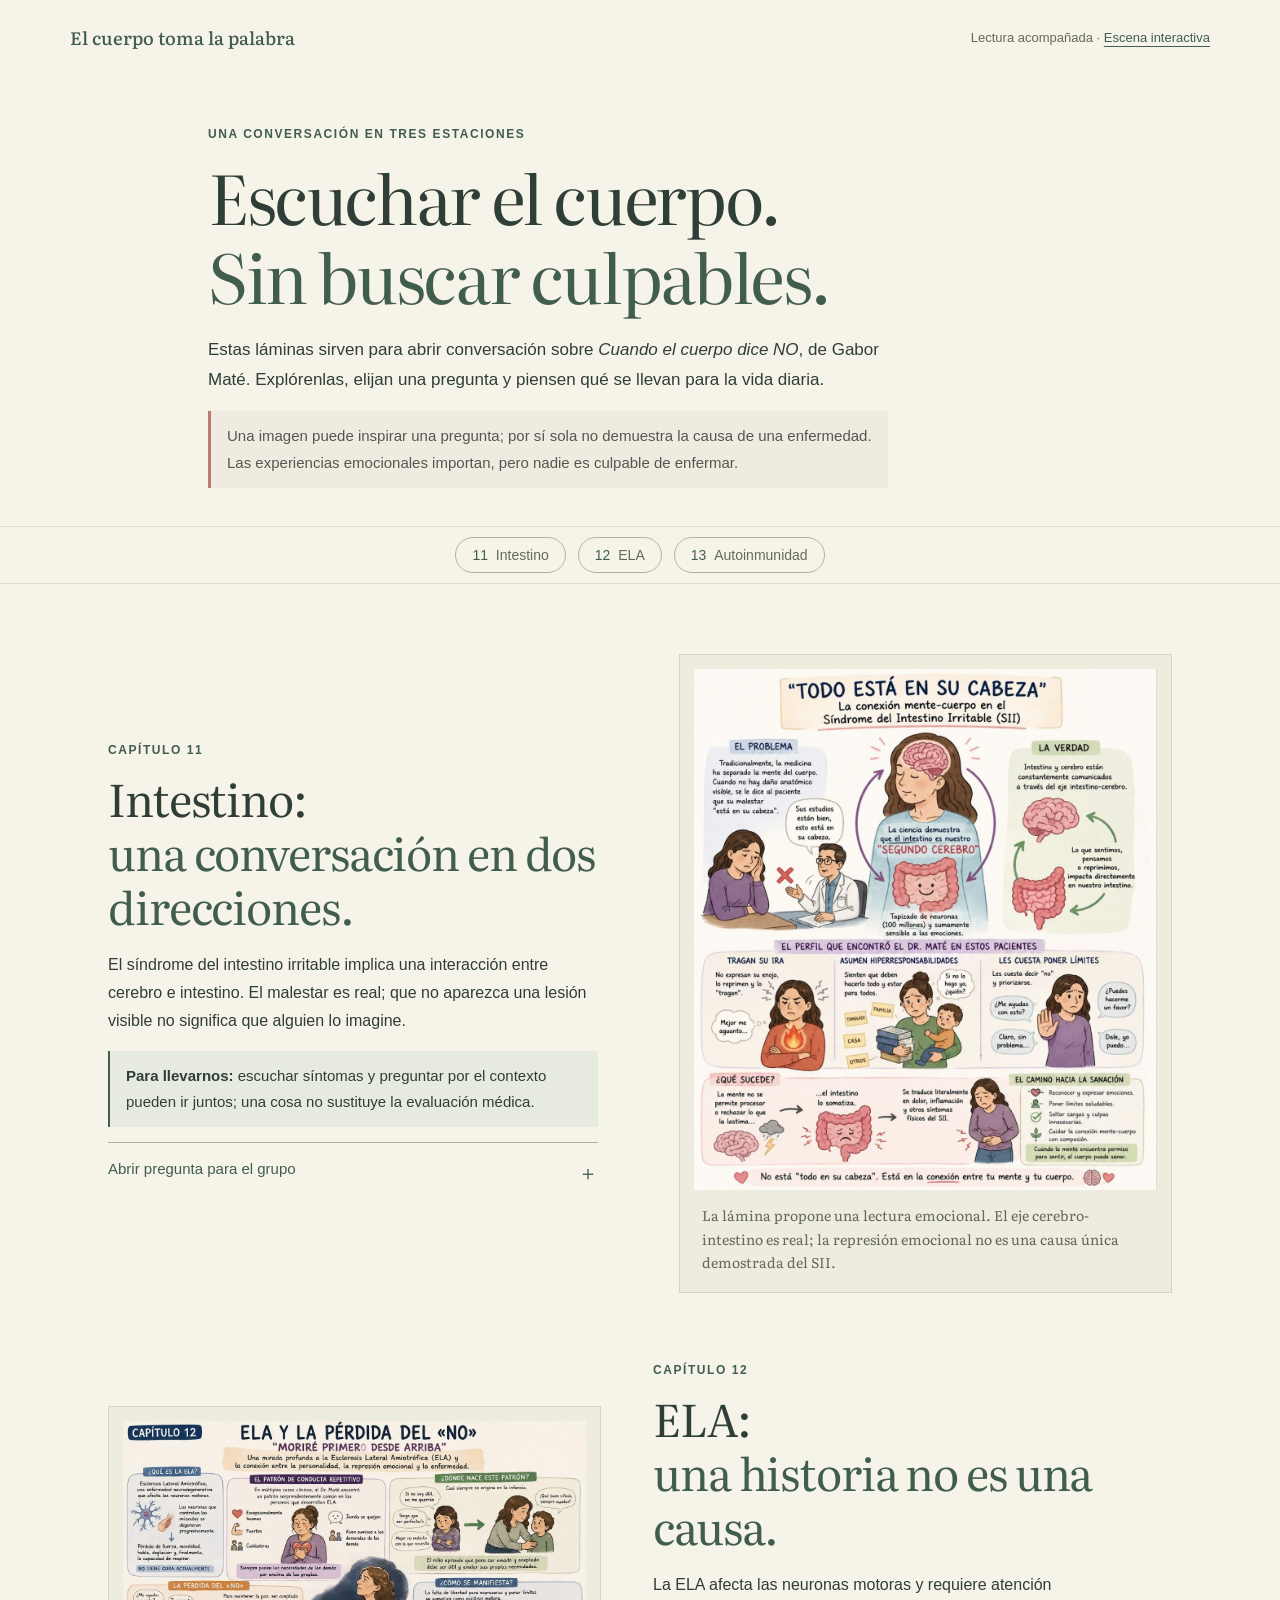
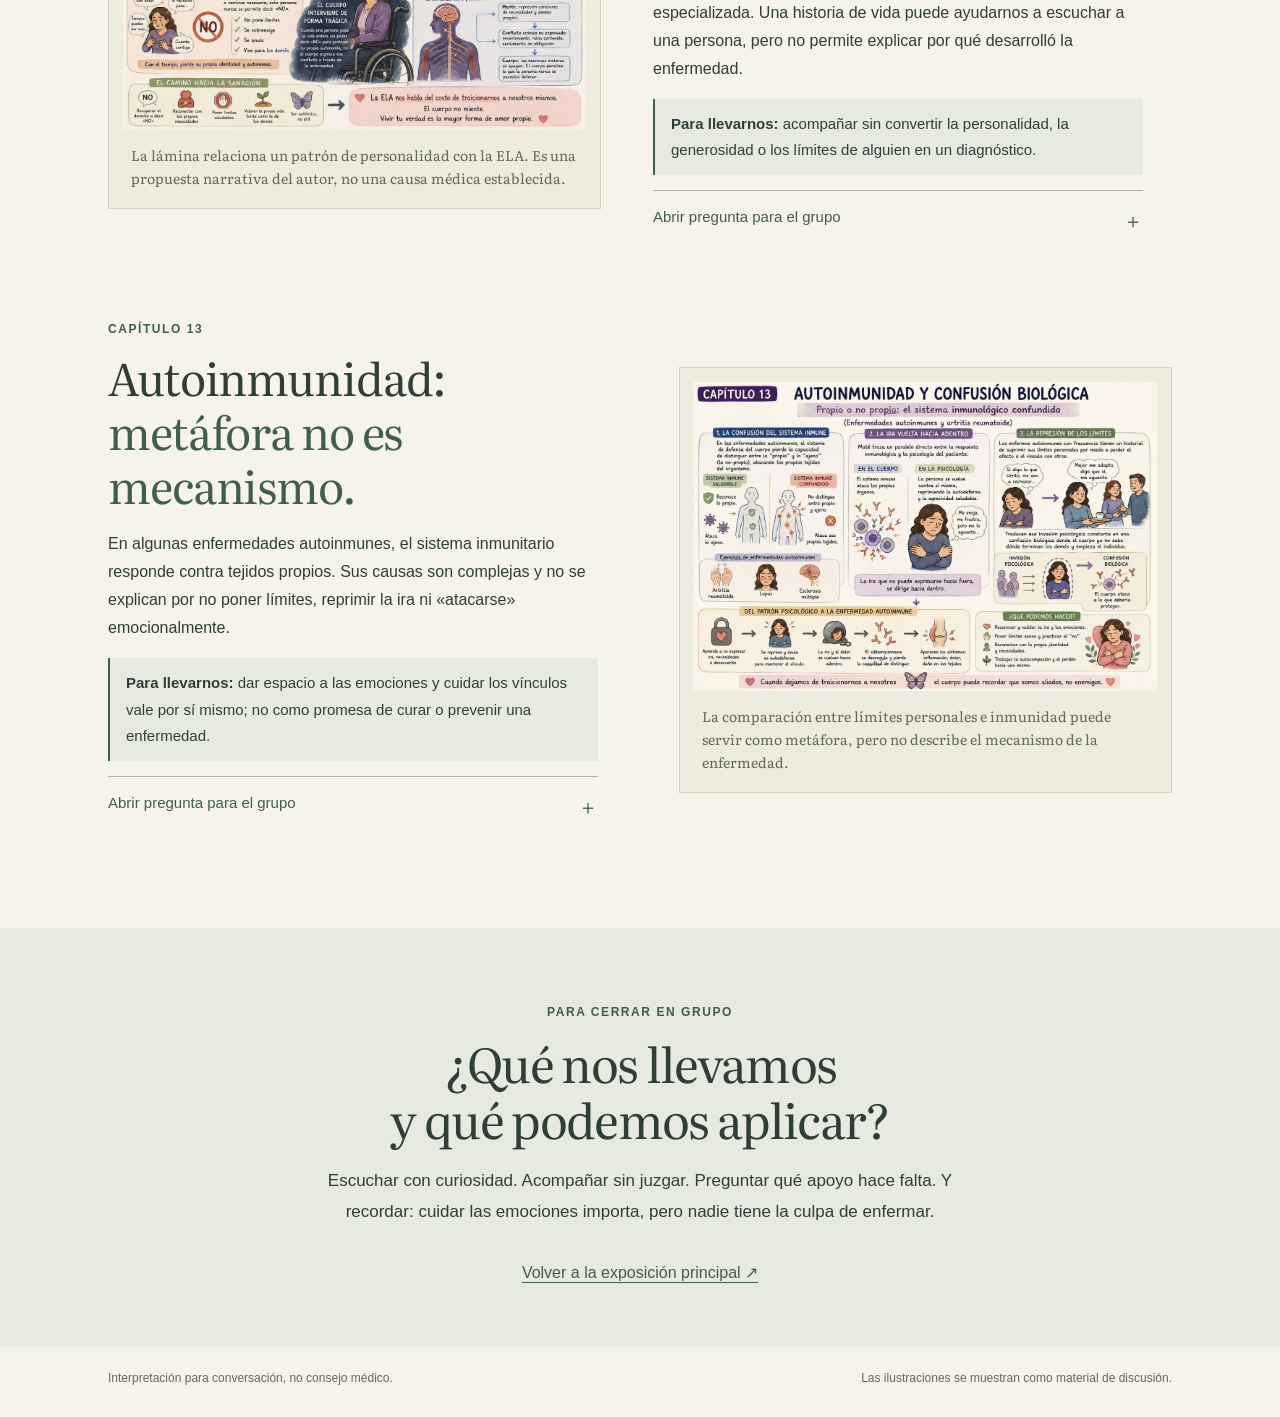
==== capitulos/index.html @ e9c65a69 "Add interactive gallery for chapters 11 to 13" ====
<!doctype html>
<html lang="es">
<head>
<meta charset="utf-8"><meta name="viewport" content="width=device-width, initial-scale=1"><meta name="theme-color" content="#f6f3e9">
<meta name="description" content="Recorrido interactivo por los capítulos 11, 12 y 13 de Cuando el cuerpo dice NO: intestino, ELA e inmunidad, con mirada crítica y sin culpas.">
<title>Capítulos 11—13 · El cuerpo toma la palabra</title><link rel="stylesheet" href="./style.css"><script src="./interactions.js" defer></script>
</head>
<body>
<a class="skip" href="#recorrido">Ir al recorrido</a>
<header><a class="wordmark" href="../">El cuerpo toma la palabra</a><span>Lectura acompañada · <a href="../escena-piloto/">Escena interactiva</a></span></header>
<main id="recorrido">
<section class="intro"><p class="eyebrow">UNA CONVERSACIÓN EN TRES ESTACIONES</p><h1>Escuchar el cuerpo.<br><em>Sin buscar culpables.</em></h1><p>Estas láminas sirven para abrir conversación sobre <cite>Cuando el cuerpo dice NO</cite>, de Gabor Maté. Explórenlas, elijan una pregunta y piensen qué se llevan para la vida diaria.</p><p class="notice">Una imagen puede inspirar una pregunta; por sí sola no demuestra la causa de una enfermedad. Las experiencias emocionales importan, pero nadie es culpable de enfermar.</p></section>
<nav class="chapters" aria-label="Elegir capítulo"><a href="#cap11">11 <span>Intestino</span></a><a href="#cap12">12 <span>ELA</span></a><a href="#cap13">13 <span>Autoinmunidad</span></a></nav>
<section class="chapter" id="cap11" aria-labelledby="title11"><div class="chapter-copy"><p class="number">CAPÍTULO 11</p><h2 id="title11">Intestino:<br><em>una conversación en dos direcciones.</em></h2><p>El síndrome del intestino irritable implica una interacción entre cerebro e intestino. El malestar es real; que no aparezca una lesión visible no significa que alguien lo imagine.</p><p class="takeaway"><strong>Para llevarnos:</strong> escuchar síntomas y preguntar por el contexto pueden ir juntos; una cosa no sustituye la evaluación médica.</p><button class="reveal" aria-expanded="false" aria-controls="panel11">Abrir pregunta para el grupo <span aria-hidden="true">＋</span></button><div class="panel" id="panel11" hidden><p><strong>Conversen:</strong> ¿Cómo podemos preguntar por el estrés o las emociones sin decir «todo está en tu cabeza»?</p><p><strong>En la vida diaria:</strong> validar lo que alguien siente, acompañar y buscar ayuda profesional si los síntomas persisten.</p></div></div><figure><img src="./imagenes/capitulo-11-intestino.jpg" alt="Lámina sobre la comunicación entre el cerebro y el intestino en el síndrome del intestino irritable; presenta una interpretación emocional del tema."><figcaption>La lámina propone una lectura emocional. El eje cerebro-intestino es real; la represión emocional no es una causa única demostrada del SII.</figcaption></figure></section>
<section class="chapter" id="cap12" aria-labelledby="title12"><div class="chapter-copy"><p class="number">CAPÍTULO 12</p><h2 id="title12">ELA:<br><em>una historia no es una causa.</em></h2><p>La ELA afecta las neuronas motoras y requiere atención especializada. Una historia de vida puede ayudarnos a escuchar a una persona, pero no permite explicar por qué desarrolló la enfermedad.</p><p class="takeaway"><strong>Para llevarnos:</strong> acompañar sin convertir la personalidad, la generosidad o los límites de alguien en un diagnóstico.</p><button class="reveal" aria-expanded="false" aria-controls="panel12">Abrir pregunta para el grupo <span aria-hidden="true">＋</span></button><div class="panel" id="panel12" hidden><p><strong>Conversen:</strong> ¿Qué diferencia hay entre comprender lo que alguien vivió y afirmar que eso causó su enfermedad?</p><p><strong>En la vida diaria:</strong> preguntar qué necesita la persona, respetar sus decisiones y ofrecer apoyo concreto sin prometer curas ni prevención.</p></div></div><figure><img src="./imagenes/capitulo-12-ela.jpg" alt="Lámina de discusión del capítulo 12 sobre ELA, los límites y las historias personales."><figcaption>La lámina relaciona un patrón de personalidad con la ELA. Es una propuesta narrativa del autor, no una causa médica establecida.</figcaption></figure></section>
<section class="chapter" id="cap13" aria-labelledby="title13"><div class="chapter-copy"><p class="number">CAPÍTULO 13</p><h2 id="title13">Autoinmunidad:<br><em>metáfora no es mecanismo.</em></h2><p>En algunas enfermedades autoinmunes, el sistema inmunitario responde contra tejidos propios. Sus causas son complejas y no se explican por no poner límites, reprimir la ira ni «atacarse» emocionalmente.</p><p class="takeaway"><strong>Para llevarnos:</strong> dar espacio a las emociones y cuidar los vínculos vale por sí mismo; no como promesa de curar o prevenir una enfermedad.</p><button class="reveal" aria-expanded="false" aria-controls="panel13">Abrir pregunta para el grupo <span aria-hidden="true">＋</span></button><div class="panel" id="panel13" hidden><p><strong>Conversen:</strong> ¿Cómo conservar la metáfora de «lo propio y lo ajeno» sin confundirla con una explicación biológica?</p><p><strong>En la vida diaria:</strong> reconocer necesidades y practicar límites cuando sea posible, con apoyo y sin culpar a quien vive con una enfermedad.</p></div></div><figure><img src="./imagenes/capitulo-13-autoinmunidad.jpg" alt="Lámina sobre autoinmunidad que compara la respuesta inmune con los límites personales."><figcaption>La comparación entre límites personales e inmunidad puede servir como metáfora, pero no describe el mecanismo de la enfermedad.</figcaption></figure></section>
<section class="closing"><p class="eyebrow">PARA CERRAR EN GRUPO</p><h2>¿Qué nos llevamos<br>y qué podemos aplicar?</h2><p>Escuchar con curiosidad. Acompañar sin juzgar. Preguntar qué apoyo hace falta. Y recordar: cuidar las emociones importa, pero nadie tiene la culpa de enfermar.</p><a href="../">Volver a la exposición principal ↗</a></section>
</main><footer><span>Interpretación para conversación, no consejo médico.</span><span>Las ilustraciones se muestran como material de discusión.</span></footer>
</body></html>
---- capitulos/style.css ----
@font-face{font-family:Literata;src:url('../escena-piloto/assets/Literata.ttf') format('truetype');font-display:swap} :root{--paper:#f6f3e9;--ink:#303e38;--muted:#646a59;--green:#415d4d;--line:#b0b3a0;--wash:#e7eadf;font-family:-apple-system,BlinkMacSystemFont,'Segoe UI',Arial,sans-serif;color:var(--ink);background:var(--paper);scroll-behavior:smooth}*{box-sizing:border-box}body{margin:0}a{color:var(--green);text-underline-offset:4px}button{font:inherit;color:inherit;cursor:pointer}.skip{position:absolute;top:-100px;left:15px}.skip:focus{top:12px;background:var(--paper);padding:12px;z-index:3}header{max-width:1200px;padding:24px 30px;margin:auto;display:flex;justify-content:space-between;align-items:center;gap:16px}header span{font-size:13px;color:var(--muted)}.wordmark{text-decoration:none;font:500 18px Literata,Georgia,serif}.intro{max-width:920px;margin:52px auto 38px;padding:0 28px}.eyebrow,.number{font-size:12px;letter-spacing:.13em;color:var(--green);font-weight:700}.intro h1,.closing h2{font:400 clamp(39px,6vw,68px)/1.16 Literata,Georgia,serif;letter-spacing:-.035em;margin:16px 0 20px}.intro h1 em,.chapter h2 em{font-style:normal;color:var(--green)}.intro>p:not(.eyebrow){max-width:680px;font-size:17px;line-height:1.75}.notice{border-left:3px solid #b87b71;padding:12px 16px;color:#59554e;background:#efebe1;font-size:15px!important}.chapters{position:sticky;top:0;z-index:2;display:flex;justify-content:center;gap:12px;background:#f6f3e9eb;backdrop-filter:blur(10px);border-block:1px solid #b0b3a055;padding:10px}.chapters a{border:1px solid var(--line);border-radius:99px;text-decoration:none;padding:9px 16px;font-size:14px}.chapters span{margin-left:4px;color:var(--muted)}.chapter{max-width:1120px;margin:70px auto;padding:0 28px;display:grid;grid-template-columns:1fr minmax(350px,.95fr);gap:52px;align-items:center;scroll-margin-top:86px}.chapter:nth-of-type(odd){grid-template-columns:minmax(350px,.95fr) 1fr}.chapter:nth-of-type(odd) .chapter-copy{order:2}.chapter:nth-of-type(odd) figure{order:1}.chapter-copy{max-width:490px}.number{margin:0 0 14px}.chapter h2{font:400 clamp(30px,4vw,45px)/1.2 Literata,Georgia,serif;margin:0 0 18px;letter-spacing:-.025em}.chapter-copy>p:not(.number){line-height:1.75;font-size:16px}.takeaway{padding:12px 16px;background:var(--wash);border-left:2px solid var(--green);font-size:15px!important}.reveal{display:flex;justify-content:space-between;width:100%;text-align:left;background:none;border:0;border-top:1px solid var(--line);padding:17px 0;min-height:54px;font-size:15px;color:var(--green)}.reveal span{font-size:20px}.panel{border-left:2px solid #879581;padding:4px 16px 4px;margin:0 0 12px;background:#eeeee5}.panel p{font-size:15px;line-height:1.7}figure{margin:0;padding:14px;background:#eeebdf;border:1px solid #d7d3c4}figure img{display:block;width:100%;height:auto;cursor:zoom-in}figcaption{font:14px/1.65 Literata,Georgia,serif;color:var(--muted);padding:14px 8px 4px}dialog{border:1px solid var(--line);background:var(--paper);padding:12px;max-width:min(94vw,1100px);max-height:94vh}dialog::backdrop{background:#1e2922dc}dialog img{display:block;max-width:88vw;max-height:80vh;object-fit:contain}dialog button{display:block;margin:5px 5px 10px auto;border:1px solid var(--line);background:transparent;padding:8px 14px;min-height:44px}.closing{margin-top:90px;padding:65px 24px;text-align:center;background:var(--wash)}.closing h2{font-size:clamp(32px,5vw,48px)}.closing>p:not(.eyebrow){max-width:650px;margin:0 auto 25px;line-height:1.8;font-size:17px}.closing a{display:inline-block;margin-top:10px}footer{display:flex;justify-content:space-between;gap:20px;max-width:1120px;margin:auto;padding:24px 28px 32px;color:var(--muted);font-size:12px} :focus-visible{outline:2px solid var(--green);outline-offset:4px}@media(max-width:760px){header{padding:18px 22px;align-items:flex-start}header span{max-width:135px;text-align:right;font-size:11px}.intro{margin:35px auto 28px;padding:0 22px}.intro h1{font-size:42px}.intro>p:not(.eyebrow){font-size:16px}.chapters{gap:5px;padding:8px 4px}.chapters a{padding:8px 10px;font-size:12px}.chapters span{display:block;margin:3px 0 0;font-size:10px}.chapter,.chapter:nth-of-type(odd){display:flex;flex-direction:column;align-items:stretch;gap:20px;margin:42px auto;padding:0 20px;scroll-margin-top:80px}.chapter:nth-of-type(odd) .chapter-copy,.chapter:nth-of-type(odd) figure{order:initial}.chapter h2{font-size:34px}.chapter-copy>p:not(.number){font-size:15px}figure{padding:9px}figcaption{font-size:13px;padding:10px 5px 4px}.closing{margin-top:58px;padding:48px 22px}.closing h2{font-size:34px}footer{display:block;padding:20px 22px}footer span{display:block;margin:5px 0}}@media(prefers-reduced-motion:reduce){:root{scroll-behavior:auto}}
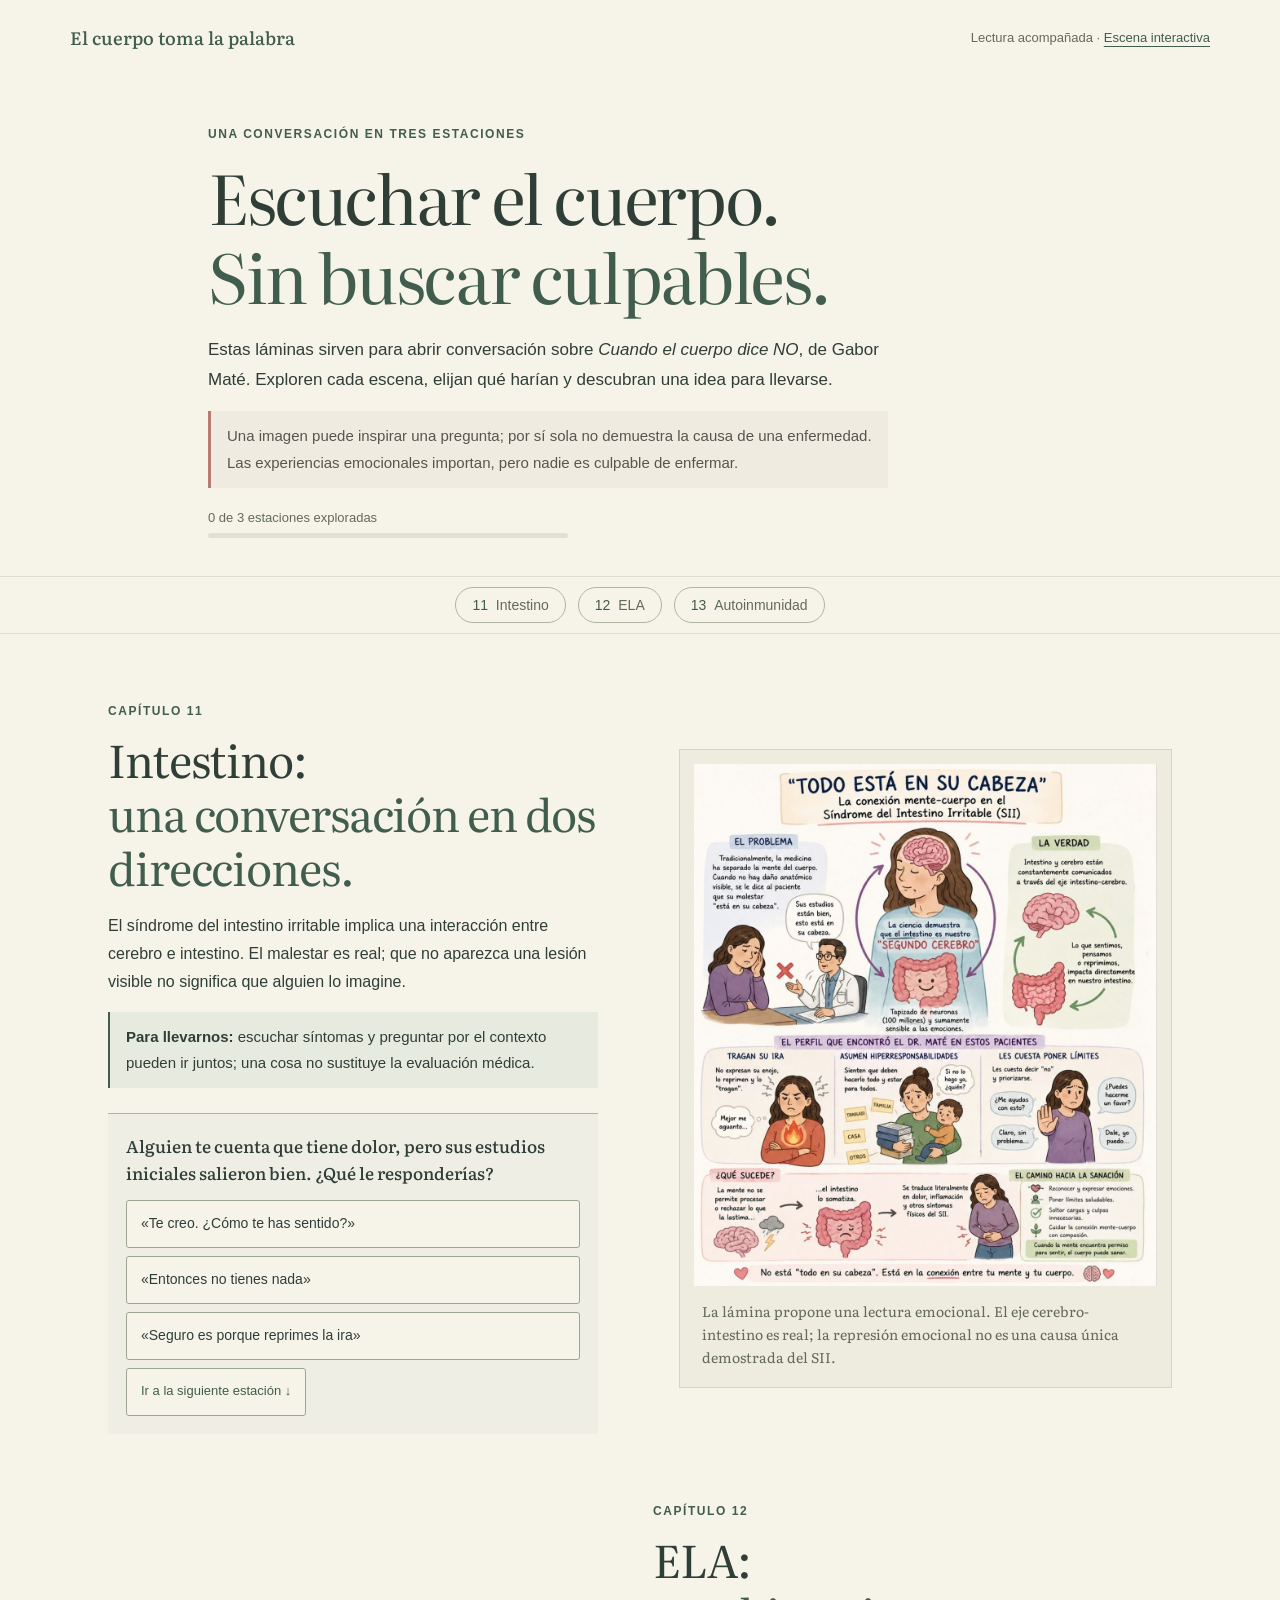
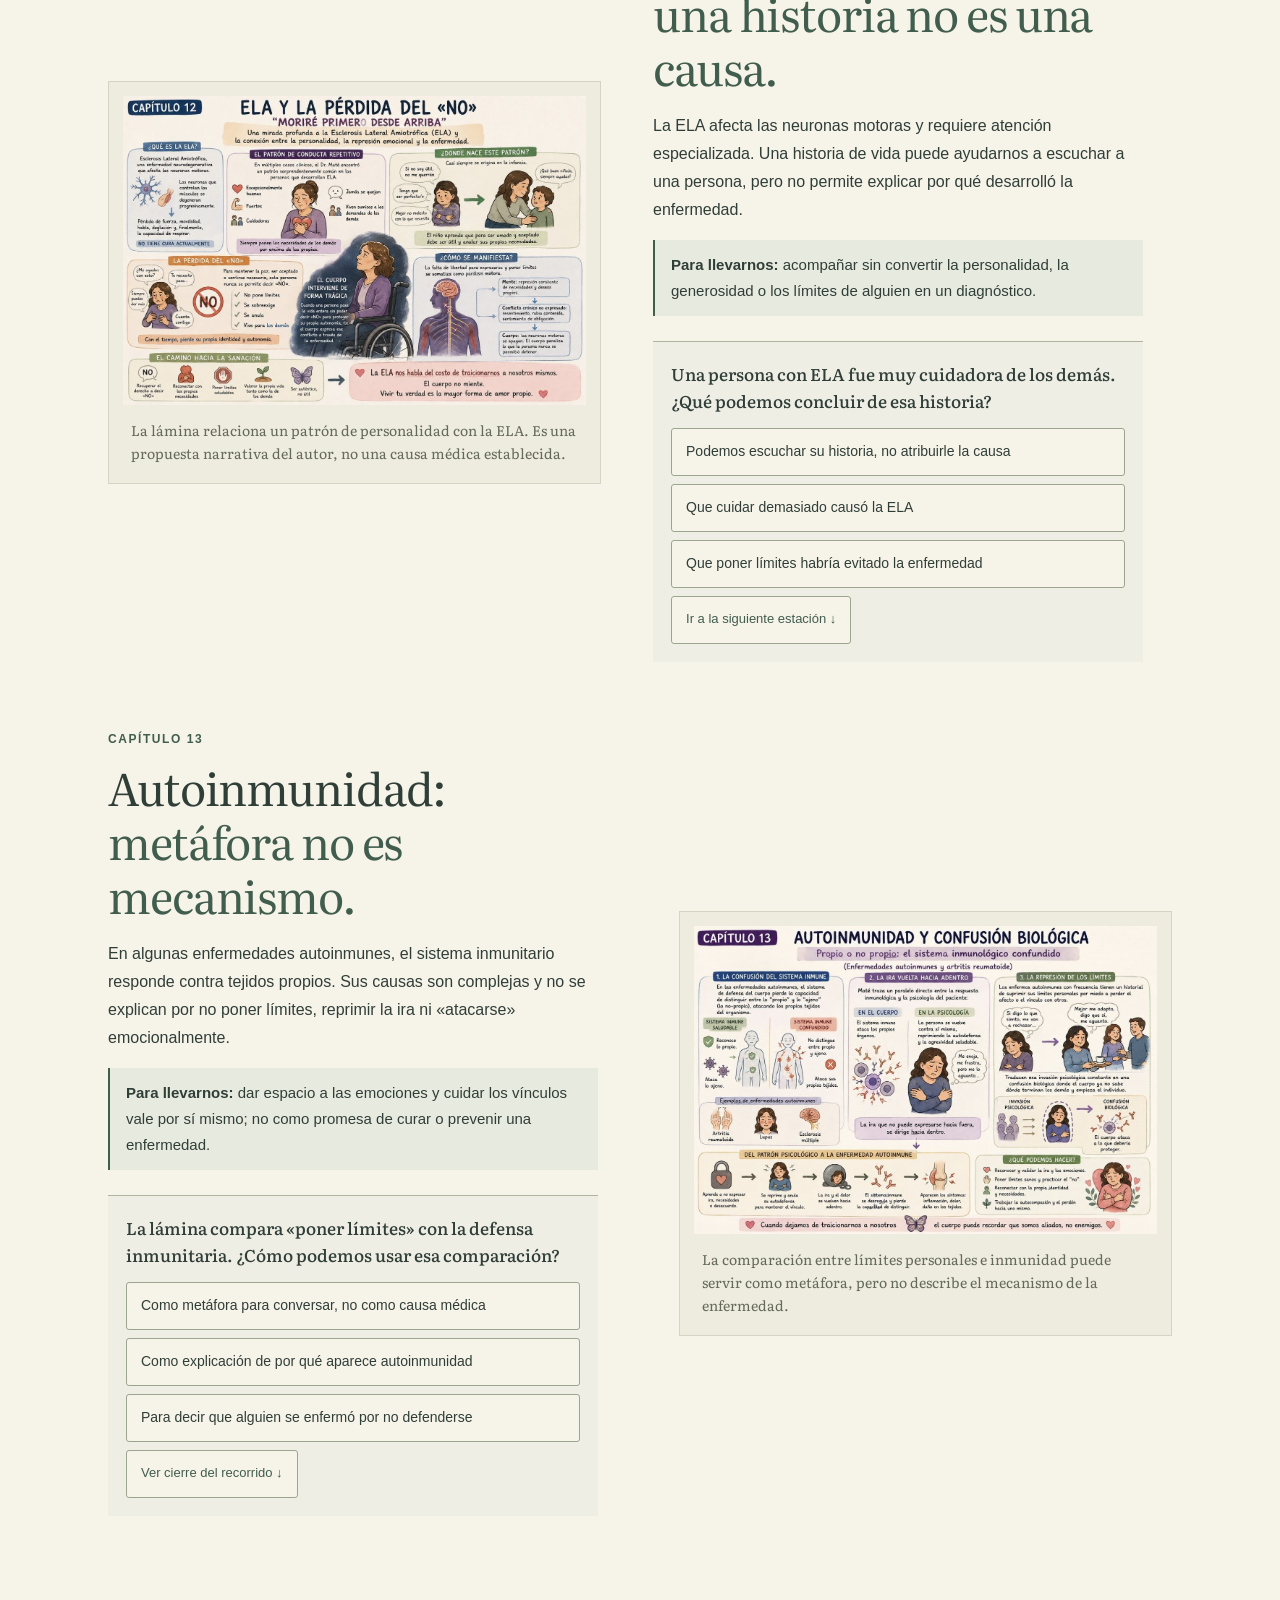
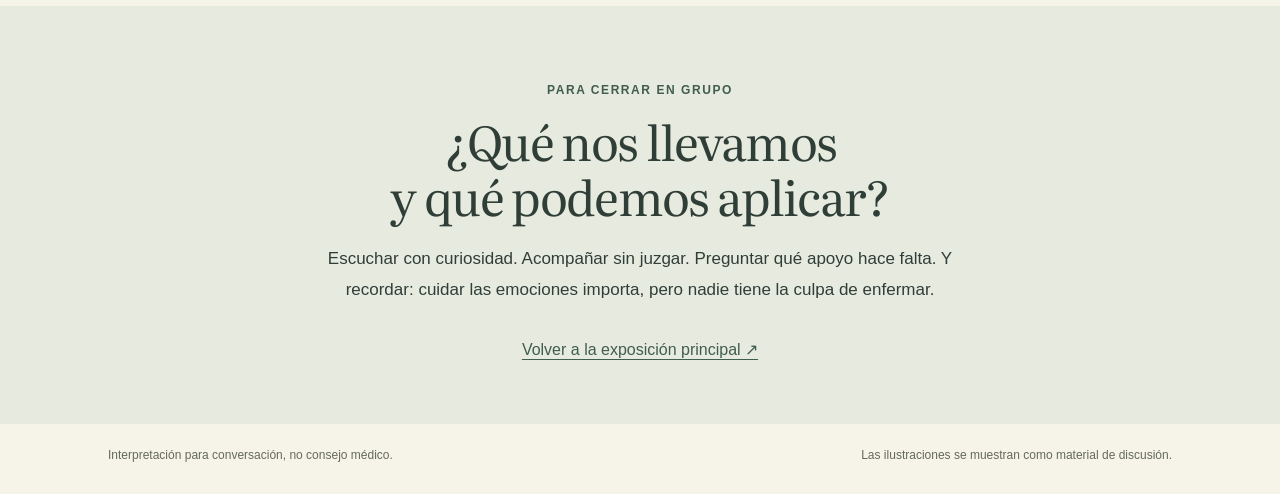
==== commit f1d04141: "Turn chapter gallery into interactive scenarios" ====
--- a/capitulos/index.html
+++ b/capitulos/index.html
@@ -9,11 +9,11 @@
 <a class="skip" href="#recorrido">Ir al recorrido</a>
 <header><a class="wordmark" href="../">El cuerpo toma la palabra</a><span>Lectura acompañada · <a href="../escena-piloto/">Escena interactiva</a></span></header>
 <main id="recorrido">
-<section class="intro"><p class="eyebrow">UNA CONVERSACIÓN EN TRES ESTACIONES</p><h1>Escuchar el cuerpo.<br><em>Sin buscar culpables.</em></h1><p>Estas láminas sirven para abrir conversación sobre <cite>Cuando el cuerpo dice NO</cite>, de Gabor Maté. Explórenlas, elijan una pregunta y piensen qué se llevan para la vida diaria.</p><p class="notice">Una imagen puede inspirar una pregunta; por sí sola no demuestra la causa de una enfermedad. Las experiencias emocionales importan, pero nadie es culpable de enfermar.</p></section>
+<section class="intro"><p class="eyebrow">UNA CONVERSACIÓN EN TRES ESTACIONES</p><h1>Escuchar el cuerpo.<br><em>Sin buscar culpables.</em></h1><p>Estas láminas sirven para abrir conversación sobre <cite>Cuando el cuerpo dice NO</cite>, de Gabor Maté. Exploren cada escena, elijan qué harían y descubran una idea para llevarse.</p><p class="notice">Una imagen puede inspirar una pregunta; por sí sola no demuestra la causa de una enfermedad. Las experiencias emocionales importan, pero nadie es culpable de enfermar.</p><div class="progress" aria-live="polite"><span id="progress-count">0 de 3 estaciones exploradas</span><div class="progress-track"><span id="progress-fill"></span></div></div></section>
 <nav class="chapters" aria-label="Elegir capítulo"><a href="#cap11">11 <span>Intestino</span></a><a href="#cap12">12 <span>ELA</span></a><a href="#cap13">13 <span>Autoinmunidad</span></a></nav>
-<section class="chapter" id="cap11" aria-labelledby="title11"><div class="chapter-copy"><p class="number">CAPÍTULO 11</p><h2 id="title11">Intestino:<br><em>una conversación en dos direcciones.</em></h2><p>El síndrome del intestino irritable implica una interacción entre cerebro e intestino. El malestar es real; que no aparezca una lesión visible no significa que alguien lo imagine.</p><p class="takeaway"><strong>Para llevarnos:</strong> escuchar síntomas y preguntar por el contexto pueden ir juntos; una cosa no sustituye la evaluación médica.</p><button class="reveal" aria-expanded="false" aria-controls="panel11">Abrir pregunta para el grupo <span aria-hidden="true">＋</span></button><div class="panel" id="panel11" hidden><p><strong>Conversen:</strong> ¿Cómo podemos preguntar por el estrés o las emociones sin decir «todo está en tu cabeza»?</p><p><strong>En la vida diaria:</strong> validar lo que alguien siente, acompañar y buscar ayuda profesional si los síntomas persisten.</p></div></div><figure><img src="./imagenes/capitulo-11-intestino.jpg" alt="Lámina sobre la comunicación entre el cerebro y el intestino en el síndrome del intestino irritable; presenta una interpretación emocional del tema."><figcaption>La lámina propone una lectura emocional. El eje cerebro-intestino es real; la represión emocional no es una causa única demostrada del SII.</figcaption></figure></section>
-<section class="chapter" id="cap12" aria-labelledby="title12"><div class="chapter-copy"><p class="number">CAPÍTULO 12</p><h2 id="title12">ELA:<br><em>una historia no es una causa.</em></h2><p>La ELA afecta las neuronas motoras y requiere atención especializada. Una historia de vida puede ayudarnos a escuchar a una persona, pero no permite explicar por qué desarrolló la enfermedad.</p><p class="takeaway"><strong>Para llevarnos:</strong> acompañar sin convertir la personalidad, la generosidad o los límites de alguien en un diagnóstico.</p><button class="reveal" aria-expanded="false" aria-controls="panel12">Abrir pregunta para el grupo <span aria-hidden="true">＋</span></button><div class="panel" id="panel12" hidden><p><strong>Conversen:</strong> ¿Qué diferencia hay entre comprender lo que alguien vivió y afirmar que eso causó su enfermedad?</p><p><strong>En la vida diaria:</strong> preguntar qué necesita la persona, respetar sus decisiones y ofrecer apoyo concreto sin prometer curas ni prevención.</p></div></div><figure><img src="./imagenes/capitulo-12-ela.jpg" alt="Lámina de discusión del capítulo 12 sobre ELA, los límites y las historias personales."><figcaption>La lámina relaciona un patrón de personalidad con la ELA. Es una propuesta narrativa del autor, no una causa médica establecida.</figcaption></figure></section>
-<section class="chapter" id="cap13" aria-labelledby="title13"><div class="chapter-copy"><p class="number">CAPÍTULO 13</p><h2 id="title13">Autoinmunidad:<br><em>metáfora no es mecanismo.</em></h2><p>En algunas enfermedades autoinmunes, el sistema inmunitario responde contra tejidos propios. Sus causas son complejas y no se explican por no poner límites, reprimir la ira ni «atacarse» emocionalmente.</p><p class="takeaway"><strong>Para llevarnos:</strong> dar espacio a las emociones y cuidar los vínculos vale por sí mismo; no como promesa de curar o prevenir una enfermedad.</p><button class="reveal" aria-expanded="false" aria-controls="panel13">Abrir pregunta para el grupo <span aria-hidden="true">＋</span></button><div class="panel" id="panel13" hidden><p><strong>Conversen:</strong> ¿Cómo conservar la metáfora de «lo propio y lo ajeno» sin confundirla con una explicación biológica?</p><p><strong>En la vida diaria:</strong> reconocer necesidades y practicar límites cuando sea posible, con apoyo y sin culpar a quien vive con una enfermedad.</p></div></div><figure><img src="./imagenes/capitulo-13-autoinmunidad.jpg" alt="Lámina sobre autoinmunidad que compara la respuesta inmune con los límites personales."><figcaption>La comparación entre límites personales e inmunidad puede servir como metáfora, pero no describe el mecanismo de la enfermedad.</figcaption></figure></section>
+<section class="chapter" id="cap11" aria-labelledby="title11"><div class="chapter-copy"><p class="number">CAPÍTULO 11</p><h2 id="title11">Intestino:<br><em>una conversación en dos direcciones.</em></h2><p>El síndrome del intestino irritable implica una interacción entre cerebro e intestino. El malestar es real; que no aparezca una lesión visible no significa que alguien lo imagine.</p><p class="takeaway"><strong>Para llevarnos:</strong> escuchar síntomas y preguntar por el contexto pueden ir juntos; una cosa no sustituye la evaluación médica.</p><div class="activity" data-station="11"><p class="activity-prompt">Alguien te cuenta que tiene dolor, pero sus estudios iniciales salieron bien. ¿Qué le responderías?</p><div class="options" role="group" aria-label="Elige una respuesta"><button data-answer="validar">«Te creo. ¿Cómo te has sentido?»</button><button data-answer="dismiss">«Entonces no tienes nada»</button><button data-answer="cause">«Seguro es porque reprimes la ira»</button></div><p class="feedback" aria-live="polite" hidden></p><button class="retry" type="button" hidden>Probar otra respuesta</button></div></div><figure><img src="./imagenes/capitulo-11-intestino.jpg" alt="Lámina sobre la comunicación entre el cerebro y el intestino en el síndrome del intestino irritable; presenta una interpretación emocional del tema."><figcaption>La lámina propone una lectura emocional. El eje cerebro-intestino es real; la represión emocional no es una causa única demostrada del SII.</figcaption></figure></section>
+<section class="chapter" id="cap12" aria-labelledby="title12"><div class="chapter-copy"><p class="number">CAPÍTULO 12</p><h2 id="title12">ELA:<br><em>una historia no es una causa.</em></h2><p>La ELA afecta las neuronas motoras y requiere atención especializada. Una historia de vida puede ayudarnos a escuchar a una persona, pero no permite explicar por qué desarrolló la enfermedad.</p><p class="takeaway"><strong>Para llevarnos:</strong> acompañar sin convertir la personalidad, la generosidad o los límites de alguien en un diagnóstico.</p><div class="activity" data-station="12"><p class="activity-prompt">Una persona con ELA fue muy cuidadora de los demás. ¿Qué podemos concluir de esa historia?</p><div class="options" role="group" aria-label="Elige qué conclusión es más cuidadosa"><button data-answer="story">Podemos escuchar su historia, no atribuirle la causa</button><button data-answer="cause">Que cuidar demasiado causó la ELA</button><button data-answer="prevention">Que poner límites habría evitado la enfermedad</button></div><p class="feedback" aria-live="polite" hidden></p><button class="retry" type="button" hidden>Probar otra respuesta</button></div></div><figure><img src="./imagenes/capitulo-12-ela.jpg" alt="Lámina de discusión del capítulo 12 sobre ELA, los límites y las historias personales."><figcaption>La lámina relaciona un patrón de personalidad con la ELA. Es una propuesta narrativa del autor, no una causa médica establecida.</figcaption></figure></section>
+<section class="chapter" id="cap13" aria-labelledby="title13"><div class="chapter-copy"><p class="number">CAPÍTULO 13</p><h2 id="title13">Autoinmunidad:<br><em>metáfora no es mecanismo.</em></h2><p>En algunas enfermedades autoinmunes, el sistema inmunitario responde contra tejidos propios. Sus causas son complejas y no se explican por no poner límites, reprimir la ira ni «atacarse» emocionalmente.</p><p class="takeaway"><strong>Para llevarnos:</strong> dar espacio a las emociones y cuidar los vínculos vale por sí mismo; no como promesa de curar o prevenir una enfermedad.</p><div class="activity" data-station="13"><p class="activity-prompt">La lámina compara «poner límites» con la defensa inmunitaria. ¿Cómo podemos usar esa comparación?</p><div class="options" role="group" aria-label="Elige una interpretación"><button data-answer="metaphor">Como metáfora para conversar, no como causa médica</button><button data-answer="biology">Como explicación de por qué aparece autoinmunidad</button><button data-answer="blame">Para decir que alguien se enfermó por no defenderse</button></div><p class="feedback" aria-live="polite" hidden></p><button class="retry" type="button" hidden>Probar otra respuesta</button></div></div><figure><img src="./imagenes/capitulo-13-autoinmunidad.jpg" alt="Lámina sobre autoinmunidad que compara la respuesta inmune con los límites personales."><figcaption>La comparación entre límites personales e inmunidad puede servir como metáfora, pero no describe el mecanismo de la enfermedad.</figcaption></figure></section>
 <section class="closing"><p class="eyebrow">PARA CERRAR EN GRUPO</p><h2>¿Qué nos llevamos<br>y qué podemos aplicar?</h2><p>Escuchar con curiosidad. Acompañar sin juzgar. Preguntar qué apoyo hace falta. Y recordar: cuidar las emociones importa, pero nadie tiene la culpa de enfermar.</p><a href="../">Volver a la exposición principal ↗</a></section>
 </main><footer><span>Interpretación para conversación, no consejo médico.</span><span>Las ilustraciones se muestran como material de discusión.</span></footer>
 </body></html>
--- a/capitulos/style.css
+++ b/capitulos/style.css
@@ -1 +1 @@
-@font-face{font-family:Literata;src:url('../escena-piloto/assets/Literata.ttf') format('truetype');font-display:swap} :root{--paper:#f6f3e9;--ink:#303e38;--muted:#646a59;--green:#415d4d;--line:#b0b3a0;--wash:#e7eadf;font-family:-apple-system,BlinkMacSystemFont,'Segoe UI',Arial,sans-serif;color:var(--ink);background:var(--paper);scroll-behavior:smooth}*{box-sizing:border-box}body{margin:0}a{color:var(--green);text-underline-offset:4px}button{font:inherit;color:inherit;cursor:pointer}.skip{position:absolute;top:-100px;left:15px}.skip:focus{top:12px;background:var(--paper);padding:12px;z-index:3}header{max-width:1200px;padding:24px 30px;margin:auto;display:flex;justify-content:space-between;align-items:center;gap:16px}header span{font-size:13px;color:var(--muted)}.wordmark{text-decoration:none;font:500 18px Literata,Georgia,serif}.intro{max-width:920px;margin:52px auto 38px;padding:0 28px}.eyebrow,.number{font-size:12px;letter-spacing:.13em;color:var(--green);font-weight:700}.intro h1,.closing h2{font:400 clamp(39px,6vw,68px)/1.16 Literata,Georgia,serif;letter-spacing:-.035em;margin:16px 0 20px}.intro h1 em,.chapter h2 em{font-style:normal;color:var(--green)}.intro>p:not(.eyebrow){max-width:680px;font-size:17px;line-height:1.75}.notice{border-left:3px solid #b87b71;padding:12px 16px;color:#59554e;background:#efebe1;font-size:15px!important}.chapters{position:sticky;top:0;z-index:2;display:flex;justify-content:center;gap:12px;background:#f6f3e9eb;backdrop-filter:blur(10px);border-block:1px solid #b0b3a055;padding:10px}.chapters a{border:1px solid var(--line);border-radius:99px;text-decoration:none;padding:9px 16px;font-size:14px}.chapters span{margin-left:4px;color:var(--muted)}.chapter{max-width:1120px;margin:70px auto;padding:0 28px;display:grid;grid-template-columns:1fr minmax(350px,.95fr);gap:52px;align-items:center;scroll-margin-top:86px}.chapter:nth-of-type(odd){grid-template-columns:minmax(350px,.95fr) 1fr}.chapter:nth-of-type(odd) .chapter-copy{order:2}.chapter:nth-of-type(odd) figure{order:1}.chapter-copy{max-width:490px}.number{margin:0 0 14px}.chapter h2{font:400 clamp(30px,4vw,45px)/1.2 Literata,Georgia,serif;margin:0 0 18px;letter-spacing:-.025em}.chapter-copy>p:not(.number){line-height:1.75;font-size:16px}.takeaway{padding:12px 16px;background:var(--wash);border-left:2px solid var(--green);font-size:15px!important}.reveal{display:flex;justify-content:space-between;width:100%;text-align:left;background:none;border:0;border-top:1px solid var(--line);padding:17px 0;min-height:54px;font-size:15px;color:var(--green)}.reveal span{font-size:20px}.panel{border-left:2px solid #879581;padding:4px 16px 4px;margin:0 0 12px;background:#eeeee5}.panel p{font-size:15px;line-height:1.7}figure{margin:0;padding:14px;background:#eeebdf;border:1px solid #d7d3c4}figure img{display:block;width:100%;height:auto;cursor:zoom-in}figcaption{font:14px/1.65 Literata,Georgia,serif;color:var(--muted);padding:14px 8px 4px}dialog{border:1px solid var(--line);background:var(--paper);padding:12px;max-width:min(94vw,1100px);max-height:94vh}dialog::backdrop{background:#1e2922dc}dialog img{display:block;max-width:88vw;max-height:80vh;object-fit:contain}dialog button{display:block;margin:5px 5px 10px auto;border:1px solid var(--line);background:transparent;padding:8px 14px;min-height:44px}.closing{margin-top:90px;padding:65px 24px;text-align:center;background:var(--wash)}.closing h2{font-size:clamp(32px,5vw,48px)}.closing>p:not(.eyebrow){max-width:650px;margin:0 auto 25px;line-height:1.8;font-size:17px}.closing a{display:inline-block;margin-top:10px}footer{display:flex;justify-content:space-between;gap:20px;max-width:1120px;margin:auto;padding:24px 28px 32px;color:var(--muted);font-size:12px} :focus-visible{outline:2px solid var(--green);outline-offset:4px}@media(max-width:760px){header{padding:18px 22px;align-items:flex-start}header span{max-width:135px;text-align:right;font-size:11px}.intro{margin:35px auto 28px;padding:0 22px}.intro h1{font-size:42px}.intro>p:not(.eyebrow){font-size:16px}.chapters{gap:5px;padding:8px 4px}.chapters a{padding:8px 10px;font-size:12px}.chapters span{display:block;margin:3px 0 0;font-size:10px}.chapter,.chapter:nth-of-type(odd){display:flex;flex-direction:column;align-items:stretch;gap:20px;margin:42px auto;padding:0 20px;scroll-margin-top:80px}.chapter:nth-of-type(odd) .chapter-copy,.chapter:nth-of-type(odd) figure{order:initial}.chapter h2{font-size:34px}.chapter-copy>p:not(.number){font-size:15px}figure{padding:9px}figcaption{font-size:13px;padding:10px 5px 4px}.closing{margin-top:58px;padding:48px 22px}.closing h2{font-size:34px}footer{display:block;padding:20px 22px}footer span{display:block;margin:5px 0}}@media(prefers-reduced-motion:reduce){:root{scroll-behavior:auto}}
+@font-face{font-family:Literata;src:url('../escena-piloto/assets/Literata.ttf') format('truetype');font-display:swap} :root{--paper:#f6f3e9;--ink:#303e38;--muted:#646a59;--green:#415d4d;--line:#b0b3a0;--wash:#e7eadf;font-family:-apple-system,BlinkMacSystemFont,'Segoe UI',Arial,sans-serif;color:var(--ink);background:var(--paper);scroll-behavior:smooth}*{box-sizing:border-box}body{margin:0}a{color:var(--green);text-underline-offset:4px}button{font:inherit;color:inherit;cursor:pointer}.skip{position:absolute;top:-100px;left:15px}.skip:focus{top:12px;background:var(--paper);padding:12px;z-index:3}header{max-width:1200px;padding:24px 30px;margin:auto;display:flex;justify-content:space-between;align-items:center;gap:16px}header span{font-size:13px;color:var(--muted)}.wordmark{text-decoration:none;font:500 18px Literata,Georgia,serif}.intro{max-width:920px;margin:52px auto 38px;padding:0 28px}.eyebrow,.number{font-size:12px;letter-spacing:.13em;color:var(--green);font-weight:700}.intro h1,.closing h2{font:400 clamp(39px,6vw,68px)/1.16 Literata,Georgia,serif;letter-spacing:-.035em;margin:16px 0 20px}.intro h1 em,.chapter h2 em{font-style:normal;color:var(--green)}.intro>p:not(.eyebrow){max-width:680px;font-size:17px;line-height:1.75}.notice{border-left:3px solid #b87b71;padding:12px 16px;color:#59554e;background:#efebe1;font-size:15px!important}.chapters{position:sticky;top:0;z-index:2;display:flex;justify-content:center;gap:12px;background:#f6f3e9eb;backdrop-filter:blur(10px);border-block:1px solid #b0b3a055;padding:10px}.chapters a{border:1px solid var(--line);border-radius:99px;text-decoration:none;padding:9px 16px;font-size:14px}.chapters span{margin-left:4px;color:var(--muted)}.chapter{max-width:1120px;margin:70px auto;padding:0 28px;display:grid;grid-template-columns:1fr minmax(350px,.95fr);gap:52px;align-items:center;scroll-margin-top:86px}.chapter:nth-of-type(odd){grid-template-columns:minmax(350px,.95fr) 1fr}.chapter:nth-of-type(odd) .chapter-copy{order:2}.chapter:nth-of-type(odd) figure{order:1}.chapter-copy{max-width:490px}.number{margin:0 0 14px}.chapter h2{font:400 clamp(30px,4vw,45px)/1.2 Literata,Georgia,serif;margin:0 0 18px;letter-spacing:-.025em}.chapter-copy>p:not(.number){line-height:1.75;font-size:16px}.takeaway{padding:12px 16px;background:var(--wash);border-left:2px solid var(--green);font-size:15px!important}.reveal{display:flex;justify-content:space-between;width:100%;text-align:left;background:none;border:0;border-top:1px solid var(--line);padding:17px 0;min-height:54px;font-size:15px;color:var(--green)}.reveal span{font-size:20px}.panel{border-left:2px solid #879581;padding:4px 16px 4px;margin:0 0 12px;background:#eeeee5}.panel p{font-size:15px;line-height:1.7}.activity{margin-top:25px;padding:18px;background:#eeeee5;border-top:1px solid var(--line)}.activity-prompt{font:500 17px/1.6 Literata,Georgia,serif;margin:0 0 13px}.options{display:grid;gap:8px}.options button,.retry,.continue{background:var(--paper);border:1px solid #9ca58f;border-radius:3px;text-align:left;padding:12px 14px;min-height:48px;font-size:14px;line-height:1.45;transition:background .15s,border-color .15s}.options button:hover:not(:disabled),.retry:hover,.continue:hover{background:var(--wash);border-color:var(--green)}.options button:disabled{cursor:default;opacity:.68}.feedback{font-size:14px;line-height:1.7;padding:13px 14px;border-left:3px solid var(--green);background:var(--wash)}.feedback[data-kind="rethink"]{border-color:#aa715f;background:#f1e8df}.retry,.continue{margin:8px 8px 0 0;color:var(--green);font-size:13px}.progress{max-width:360px;margin-top:22px;font-size:13px;color:var(--muted)}.progress-track{height:5px;background:#e2dfd4;margin-top:8px;border-radius:9px;overflow:hidden}.progress-track span{display:block;width:0;height:100%;background:var(--green);transition:width .3s ease}figure{margin:0;padding:14px;background:#eeebdf;border:1px solid #d7d3c4}figure img{display:block;width:100%;height:auto;cursor:zoom-in}figcaption{font:14px/1.65 Literata,Georgia,serif;color:var(--muted);padding:14px 8px 4px}dialog{border:1px solid var(--line);background:var(--paper);padding:12px;max-width:min(94vw,1100px);max-height:94vh}dialog::backdrop{background:#1e2922dc}dialog img{display:block;max-width:88vw;max-height:80vh;object-fit:contain}dialog button{display:block;margin:5px 5px 10px auto;border:1px solid var(--line);background:transparent;padding:8px 14px;min-height:44px}.closing{margin-top:90px;padding:65px 24px;text-align:center;background:var(--wash)}.closing h2{font-size:clamp(32px,5vw,48px)}.closing>p:not(.eyebrow){max-width:650px;margin:0 auto 25px;line-height:1.8;font-size:17px}.closing a{display:inline-block;margin-top:10px}footer{display:flex;justify-content:space-between;gap:20px;max-width:1120px;margin:auto;padding:24px 28px 32px;color:var(--muted);font-size:12px} :focus-visible{outline:2px solid var(--green);outline-offset:4px}@media(max-width:760px){header{padding:18px 22px;align-items:flex-start}header span{max-width:135px;text-align:right;font-size:11px}.intro{margin:35px auto 28px;padding:0 22px}.intro h1{font-size:42px}.intro>p:not(.eyebrow){font-size:16px}.chapters{gap:5px;padding:8px 4px}.chapters a{padding:8px 10px;font-size:12px}.chapters span{display:block;margin:3px 0 0;font-size:10px}.chapter,.chapter:nth-of-type(odd){display:flex;flex-direction:column;align-items:stretch;gap:20px;margin:42px auto;padding:0 20px;scroll-margin-top:80px}.chapter:nth-of-type(odd) .chapter-copy,.chapter:nth-of-type(odd) figure{order:initial}.chapter h2{font-size:34px}.chapter-copy>p:not(.number){font-size:15px}figure{padding:9px}figcaption{font-size:13px;padding:10px 5px 4px}.closing{margin-top:58px;padding:48px 22px}.closing h2{font-size:34px}footer{display:block;padding:20px 22px}footer span{display:block;margin:5px 0}}@media(prefers-reduced-motion:reduce){:root{scroll-behavior:auto}}
